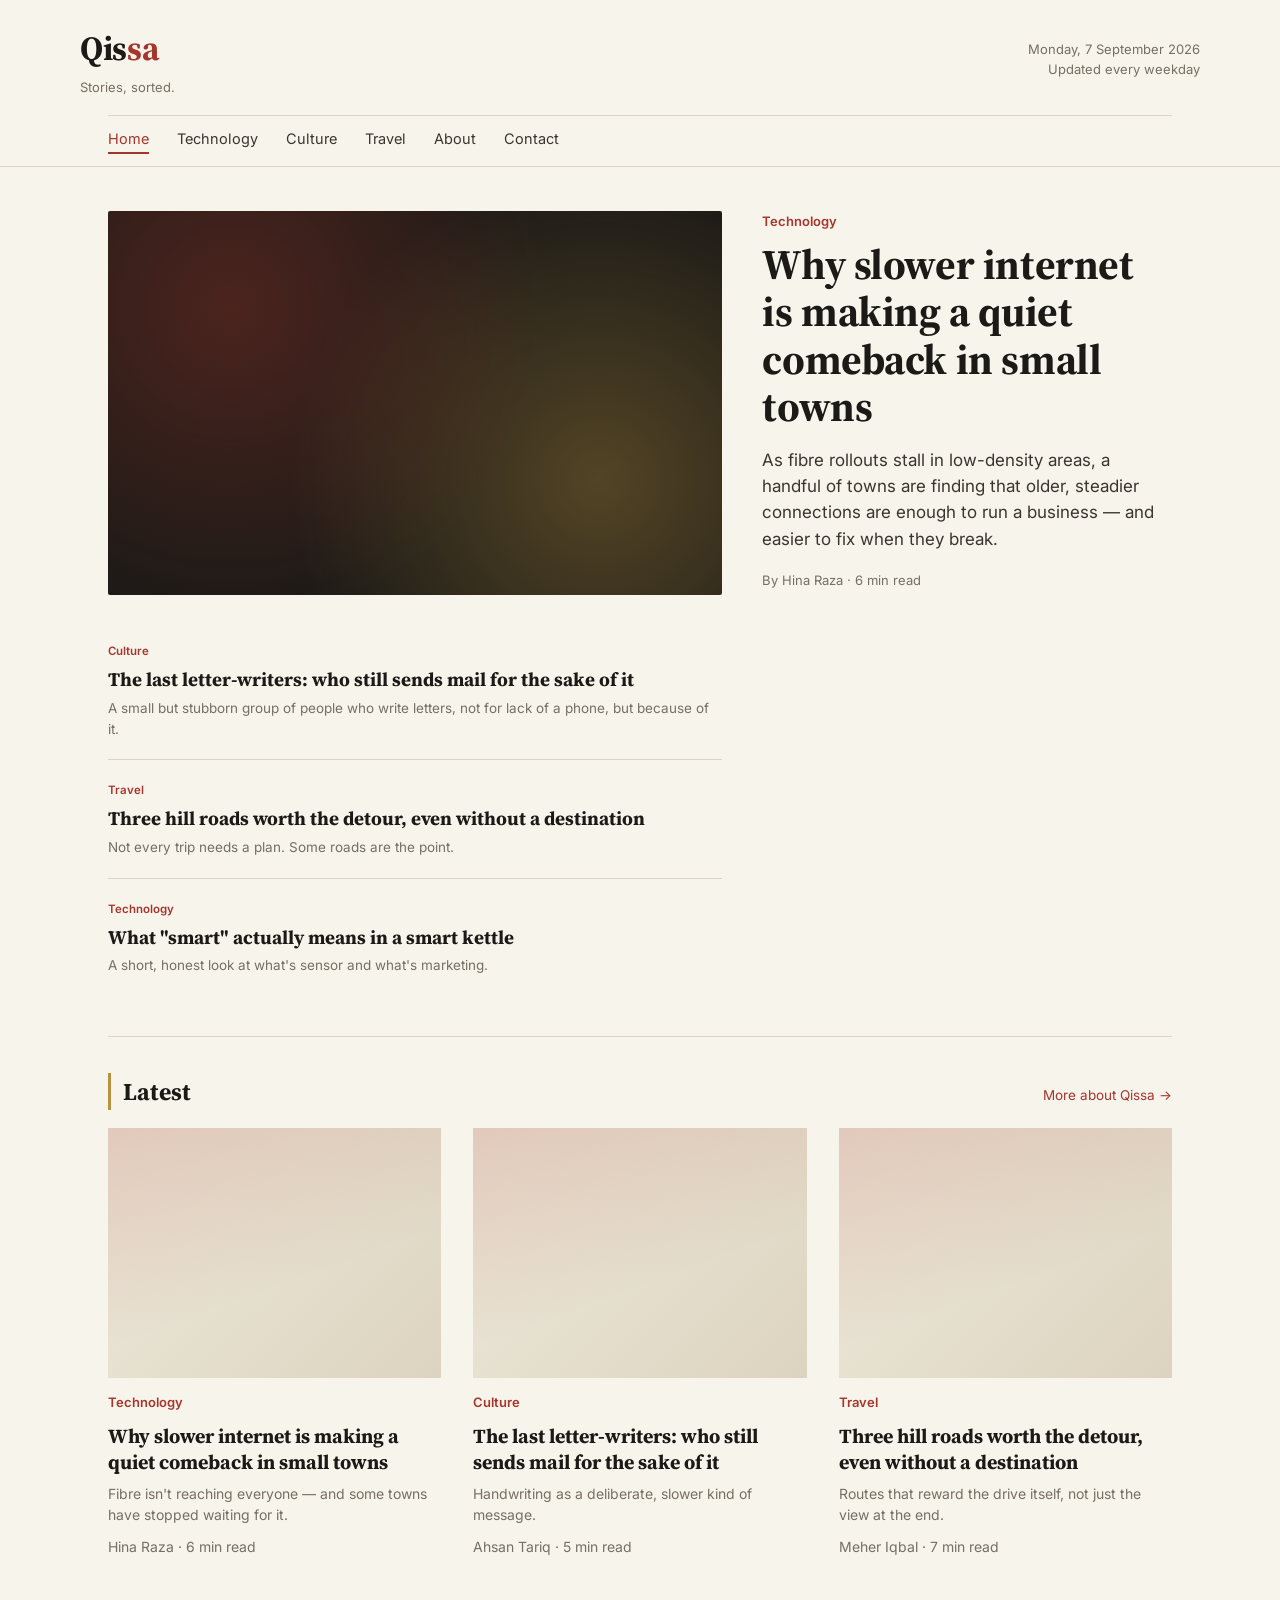
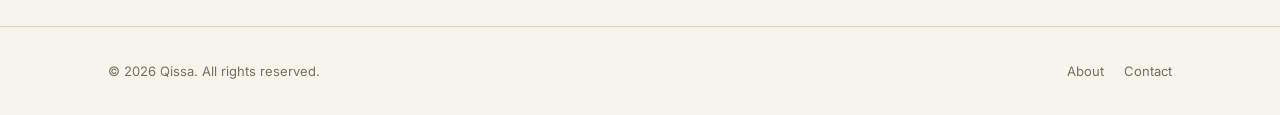
==== index.html @ 37bf9edf "Add files via upload" ====
<!DOCTYPE html>
<html lang="en">
<head>
<meta charset="UTF-8">
<meta name="viewport" content="width=device-width, initial-scale=1.0">
<title>Qissa — Stories, Sorted</title>
<meta name="description" content="Qissa is a daily blog covering everyday life, technology, culture, and travel — short reads, sorted for you.">
<link rel="preconnect" href="https://fonts.googleapis.com">
<link href="https://fonts.googleapis.com/css2?family=Source+Serif+4:opsz,wght@8..60,400;8..60,600;8..60,700&family=Inter:wght@400;500;600;700&display=swap" rel="stylesheet">
<link rel="stylesheet" href="styles.css">
</head>
<body>

<header class="masthead">
  <div class="wrap masthead__bar">
    <div>
      <div class="wordmark">Qis<span>sa</span></div>
      <div class="tagline">Stories, sorted.</div>
    </div>
    <div class="masthead__meta">
      Monday, 7 September 2026<br>
      Updated every weekday
    </div>
  </div>
  <div class="wrap">
    <nav class="primary">
      <a href="index.html" class="active">Home</a>
      <a href="article-1.html">Technology</a>
      <a href="article-2.html">Culture</a>
      <a href="article-3.html">Travel</a>
      <a href="about.html">About</a>
      <a href="contact.html">Contact</a>
    </nav>
  </div>
</header>

<main class="wrap">

  <section class="hero">
    <div>
      <div class="hero__art"></div>
    </div>
    <div>
      <div class="kicker">Technology</div>
      <h1><a href="article-1.html">Why slower internet is making a quiet comeback in small towns</a></h1>
      <p class="dek">As fibre rollouts stall in low-density areas, a handful of towns are finding that older, steadier connections are enough to run a business — and easier to fix when they break.</p>
      <p class="byline">By Hina Raza · 6 min read</p>
    </div>
    <div class="hero__rail">
      <div class="rail-item">
        <div class="kicker">Culture</div>
        <h3><a href="article-2.html">The last letter-writers: who still sends mail for the sake of it</a></h3>
        <p>A small but stubborn group of people who write letters, not for lack of a phone, but because of it.</p>
      </div>
      <div class="rail-item">
        <div class="kicker">Travel</div>
        <h3><a href="article-3.html">Three hill roads worth the detour, even without a destination</a></h3>
        <p>Not every trip needs a plan. Some roads are the point.</p>
      </div>
      <div class="rail-item">
        <div class="kicker">Technology</div>
        <h3><a href="article-1.html">What "smart" actually means in a smart kettle</a></h3>
        <p>A short, honest look at what's sensor and what's marketing.</p>
      </div>
    </div>
  </section>

  <div class="section-head">
    <h2>Latest</h2>
    <a href="about.html">More about Qissa →</a>
  </div>

  <section class="grid">
    <article class="card">
      <div class="card__art"></div>
      <div class="kicker">Technology</div>
      <h3><a href="article-1.html">Why slower internet is making a quiet comeback in small towns</a></h3>
      <p>Fibre isn't reaching everyone — and some towns have stopped waiting for it.</p>
      <p class="byline">Hina Raza · 6 min read</p>
    </article>
    <article class="card">
      <div class="card__art"></div>
      <div class="kicker">Culture</div>
      <h3><a href="article-2.html">The last letter-writers: who still sends mail for the sake of it</a></h3>
      <p>Handwriting as a deliberate, slower kind of message.</p>
      <p class="byline">Ahsan Tariq · 5 min read</p>
    </article>
    <article class="card">
      <div class="card__art"></div>
      <div class="kicker">Travel</div>
      <h3><a href="article-3.html">Three hill roads worth the detour, even without a destination</a></h3>
      <p>Routes that reward the drive itself, not just the view at the end.</p>
      <p class="byline">Meher Iqbal · 7 min read</p>
    </article>
  </section>

</main>

<footer>
  <div class="wrap footer__row">
    <div>© 2026 Qissa. All rights reserved.</div>
    <div class="footer__links">
      <a href="about.html">About</a>
      <a href="contact.html">Contact</a>
    </div>
  </div>
</footer>

</body>
</html>
---- styles.css ----
/* ===========================================================
   Qissa — editorial blog
   Palette: warm paper, near-black ink, editorial red, muted gold
   Type: Source Serif 4 (display) + Inter (body/UI)
=========================================================== */

:root {
  --paper: #F7F4EC;
  --paper-dim: #EFEADC;
  --ink: #1C1A17;
  --ink-soft: #3A362F;
  --red: #A5362B;
  --red-deep: #7E271E;
  --gold: #B8933F;
  --gray: #766F62;
  --line: #DCD4C0;
  --serif: "Source Serif 4", Georgia, "Times New Roman", serif;
  --sans: "Inter", -apple-system, BlinkMacSystemFont, "Segoe UI", sans-serif;
  --max: 1120px;
}

* { box-sizing: border-box; }

html { scroll-behavior: smooth; }

body {
  margin: 0;
  background: var(--paper);
  color: var(--ink);
  font-family: var(--sans);
  line-height: 1.55;
  -webkit-font-smoothing: antialiased;
}

img { max-width: 100%; display: block; }

a { color: inherit; text-decoration: none; }

.wrap {
  max-width: var(--max);
  margin: 0 auto;
  padding: 0 28px;
}

/* ---------- Masthead ---------- */

.masthead {
  border-bottom: 1px solid var(--line);
  background: var(--paper);
}

.masthead__bar {
  display: flex;
  align-items: center;
  justify-content: space-between;
  padding: 22px 0 18px;
  flex-wrap: wrap;
  gap: 12px;
}

.wordmark {
  font-family: var(--serif);
  font-size: 34px;
  font-weight: 700;
  letter-spacing: -0.01em;
  color: var(--ink);
}

.wordmark span { color: var(--red); }

.tagline {
  font-size: 13px;
  color: var(--gray);
  margin-top: 2px;
}

.masthead__meta {
  font-size: 13px;
  color: var(--gray);
  text-align: right;
}

nav.primary {
  border-top: 1px solid var(--line);
  display: flex;
  gap: 28px;
  padding: 12px 0;
  font-size: 14.5px;
  overflow-x: auto;
}

nav.primary a {
  color: var(--ink-soft);
  white-space: nowrap;
  padding-bottom: 2px;
  border-bottom: 2px solid transparent;
  transition: border-color 0.15s ease, color 0.15s ease;
}

nav.primary a:hover,
nav.primary a.active {
  color: var(--red);
  border-color: var(--red);
}

/* ---------- Hero / lead story ---------- */

.hero {
  display: grid;
  grid-template-columns: 1.5fr 1fr;
  gap: 40px;
  padding: 44px 0 40px;
  border-bottom: 1px solid var(--line);
}

.hero__art {
  aspect-ratio: 16/10;
  border-radius: 2px;
  background:
    radial-gradient(circle at 20% 25%, rgba(165,54,43,0.35), transparent 55%),
    radial-gradient(circle at 80% 70%, rgba(184,147,63,0.35), transparent 55%),
    var(--ink);
}

.kicker {
  font-size: 13px;
  color: var(--red);
  font-weight: 600;
  margin-bottom: 10px;
}

.hero h1 {
  font-family: var(--serif);
  font-size: 42px;
  line-height: 1.12;
  margin: 0 0 16px;
  letter-spacing: -0.01em;
}

.dek {
  font-size: 17px;
  color: var(--ink-soft);
  margin-bottom: 18px;
  max-width: 60ch;
}

.byline {
  font-size: 13px;
  color: var(--gray);
}

.hero__rail {
  display: flex;
  flex-direction: column;
  gap: 22px;
}

.rail-item {
  padding-bottom: 20px;
  border-bottom: 1px solid var(--line);
}

.rail-item:last-child { border-bottom: none; }

.rail-item .kicker { font-size: 11.5px; margin-bottom: 6px; }

.rail-item h3 {
  font-family: var(--serif);
  font-size: 19px;
  margin: 0 0 6px;
  line-height: 1.3;
}

.rail-item p {
  font-size: 13.5px;
  color: var(--gray);
  margin: 0;
}

/* ---------- Story grid ---------- */

.section-head {
  display: flex;
  align-items: baseline;
  justify-content: space-between;
  padding: 36px 0 18px;
}

.section-head h2 {
  font-family: var(--serif);
  font-size: 24px;
  margin: 0;
  border-left: 3px solid var(--gold);
  padding-left: 12px;
}

.section-head a {
  font-size: 13.5px;
  color: var(--red);
}

.grid {
  display: grid;
  grid-template-columns: repeat(3, 1fr);
  gap: 32px;
  padding-bottom: 48px;
}

.card__art {
  aspect-ratio: 4/3;
  margin-bottom: 14px;
  background: linear-gradient(135deg, var(--paper-dim), var(--line));
  position: relative;
  overflow: hidden;
}

.card__art::after {
  content: "";
  position: absolute;
  inset: 0;
  background: linear-gradient(160deg, rgba(165,54,43,0.18), transparent 60%);
}

.card h3 {
  font-family: var(--serif);
  font-size: 20px;
  margin: 0 0 8px;
  line-height: 1.3;
}

.card p {
  font-size: 14px;
  color: var(--gray);
  margin: 0 0 10px;
}

/* ---------- Article page ---------- */

.article {
  max-width: 720px;
  margin: 0 auto;
  padding: 48px 28px 60px;
}

.article .kicker { text-align: center; }

.article h1 {
  font-family: var(--serif);
  font-size: 40px;
  line-height: 1.15;
  text-align: center;
  margin: 10px 0 18px;
}

.article .dek {
  text-align: center;
  margin: 0 auto 20px;
}

.article .byline {
  text-align: center;
  border-bottom: 1px solid var(--line);
  padding-bottom: 28px;
  margin-bottom: 30px;
}

.article__art {
  aspect-ratio: 16/9;
  margin-bottom: 30px;
  background:
    radial-gradient(circle at 30% 30%, rgba(184,147,63,0.4), transparent 55%),
    radial-gradient(circle at 75% 75%, rgba(165,54,43,0.35), transparent 55%),
    var(--ink);
}

.article__body {
  font-family: var(--serif);
  font-size: 19px;
  line-height: 1.75;
  color: var(--ink);
}

.article__body p { margin: 0 0 22px; }

.article__body h2 {
  font-family: var(--sans);
  font-size: 15px;
  font-weight: 700;
  color: var(--red);
  margin: 34px 0 14px;
}

.article__body blockquote {
  border-left: 3px solid var(--gold);
  margin: 28px 0;
  padding: 4px 0 4px 20px;
  font-style: italic;
  color: var(--ink-soft);
}

.ad-slot {
  margin: 34px 0;
  padding: 18px;
  border: 1px dashed var(--line);
  text-align: center;
  font-family: var(--sans);
  font-size: 12px;
  letter-spacing: 0.04em;
  color: var(--gray);
  background: var(--paper-dim);
}

/* ---------- Static pages (about/contact) ---------- */

.page {
  max-width: 680px;
  margin: 0 auto;
  padding: 52px 28px 64px;
}

.page h1 {
  font-family: var(--serif);
  font-size: 36px;
  margin: 0 0 22px;
}

.page p {
  font-size: 16.5px;
  color: var(--ink-soft);
  margin: 0 0 18px;
}

.contact-form {
  display: flex;
  flex-direction: column;
  gap: 16px;
  margin-top: 26px;
}

.contact-form label {
  font-size: 13px;
  color: var(--gray);
  display: block;
  margin-bottom: 6px;
}

.contact-form input,
.contact-form textarea {
  width: 100%;
  padding: 12px 14px;
  border: 1px solid var(--line);
  background: #fff;
  font-family: var(--sans);
  font-size: 15px;
  border-radius: 2px;
}

.contact-form textarea { min-height: 130px; resize: vertical; }

.btn {
  align-self: flex-start;
  background: var(--ink);
  color: var(--paper);
  border: none;
  padding: 12px 24px;
  font-size: 14px;
  cursor: pointer;
  border-radius: 2px;
  transition: background 0.15s ease;
}

.btn:hover { background: var(--red); }

/* ---------- Footer ---------- */

footer {
  border-top: 1px solid var(--line);
  padding: 34px 0;
  margin-top: 10px;
}

.footer__row {
  display: flex;
  justify-content: space-between;
  flex-wrap: wrap;
  gap: 14px;
  font-size: 13px;
  color: var(--gray);
}

.footer__links { display: flex; gap: 20px; }

/* ---------- Responsive ---------- */

@media (max-width: 860px) {
  .hero { grid-template-columns: 1fr; }
  .grid { grid-template-columns: repeat(2, 1fr); }
  .wordmark { font-size: 28px; }
  .hero h1 { font-size: 32px; }
}

@media (max-width: 560px) {
  .grid { grid-template-columns: 1fr; }
  .article h1 { font-size: 30px; }
  .masthead__bar { flex-direction: column; align-items: flex-start; }
  .masthead__meta { text-align: left; }
}

@media (prefers-reduced-motion: reduce) {
  html { scroll-behavior: auto; }
  * { transition: none !important; }
}

a:focus-visible, button:focus-visible, input:focus-visible, textarea:focus-visible {
  outline: 2px solid var(--red);
  outline-offset: 2px;
}
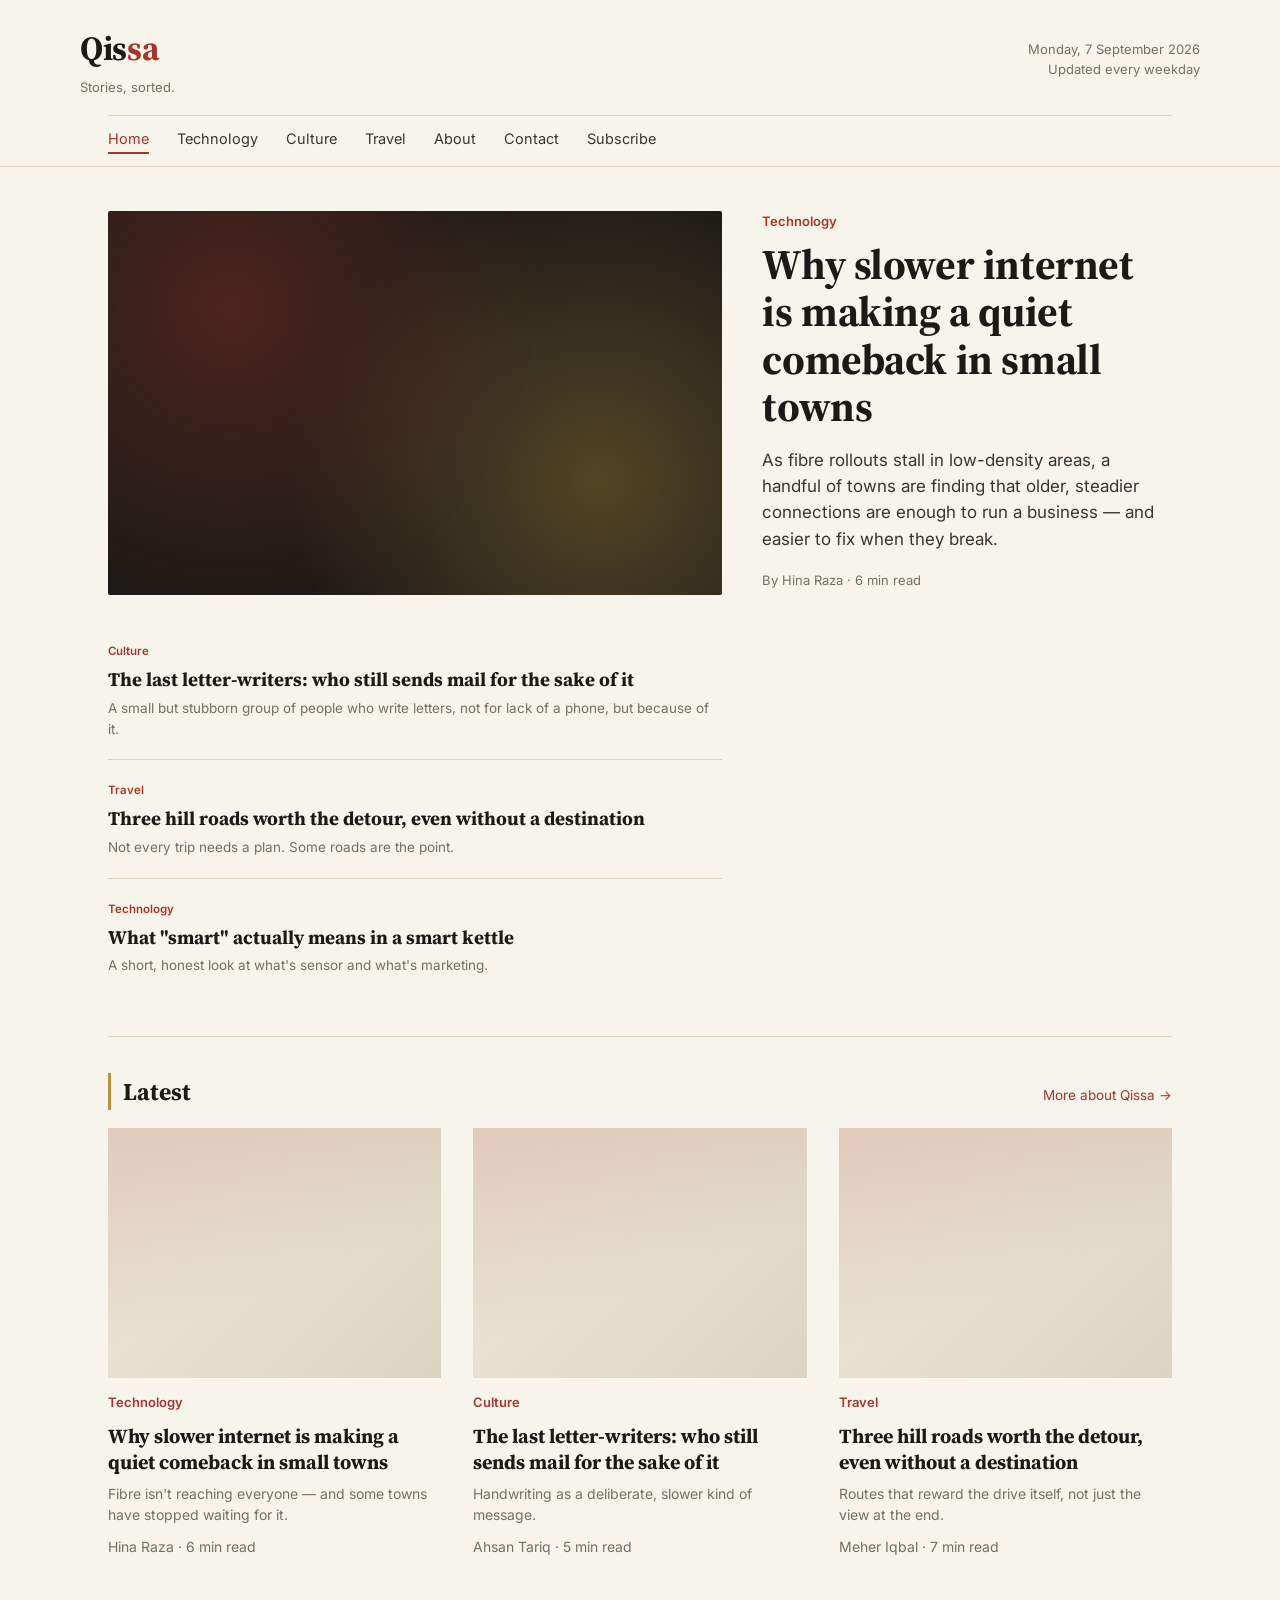
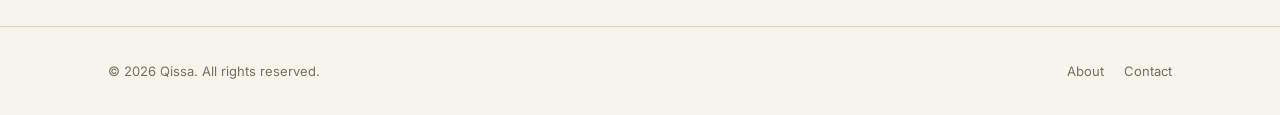
==== commit c6864cc2: "Add files via upload" ====
--- a/index.html
+++ b/index.html
@@ -30,6 +30,7 @@
       <a href="article-3.html">Travel</a>
       <a href="about.html">About</a>
       <a href="contact.html">Contact</a>
+      <a href="landing.html">Subscribe</a>
     </nav>
   </div>
 </header>
